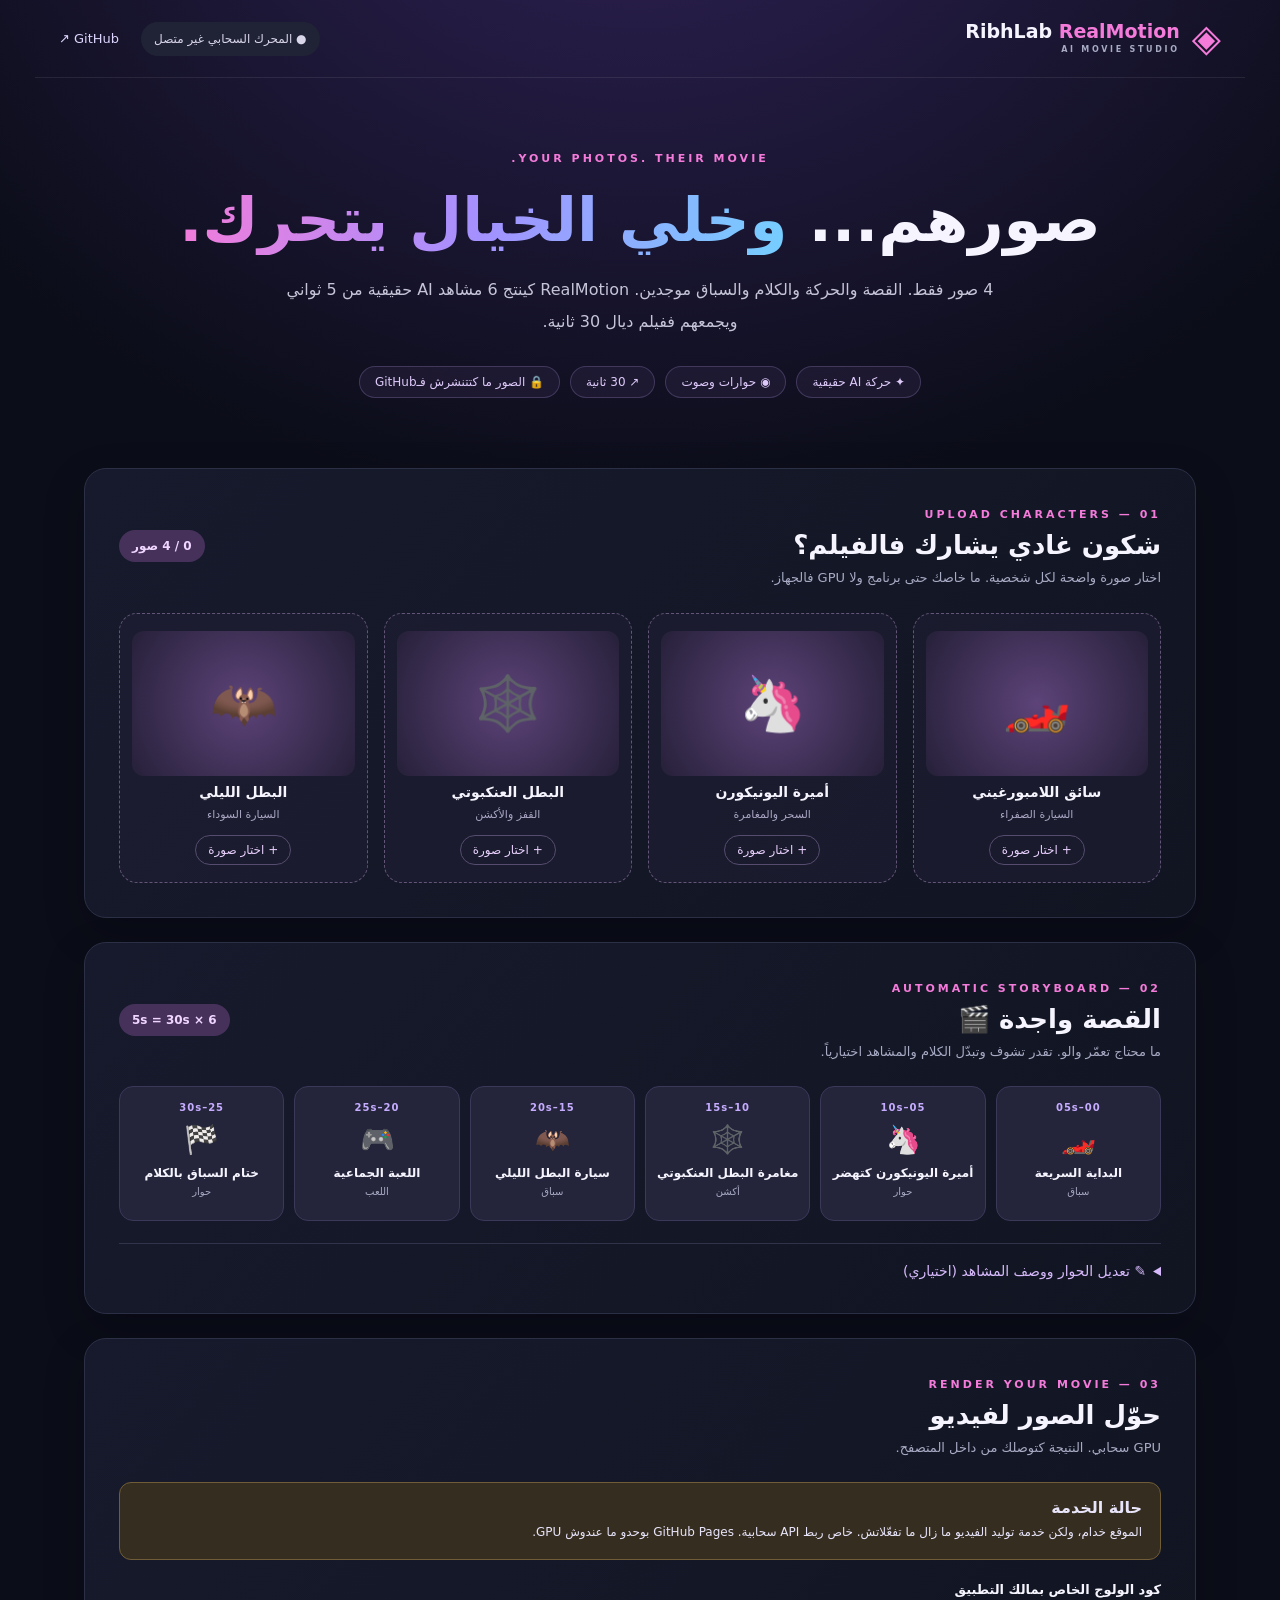
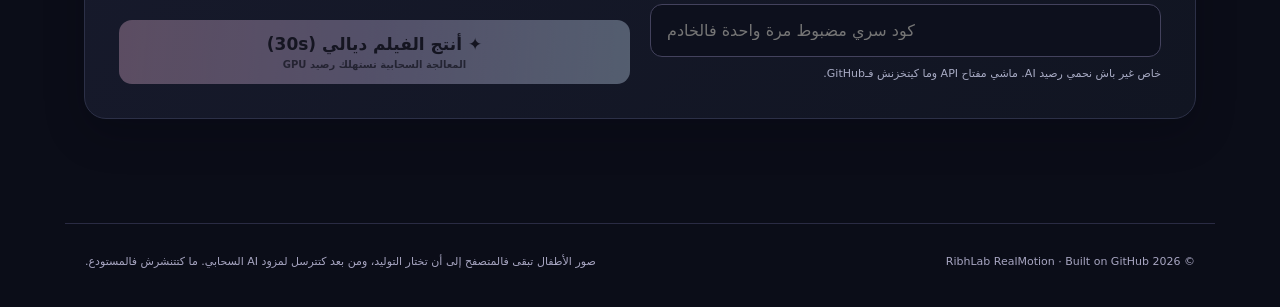
==== index.html @ 960ce883 "Add cloud-first photo-to-AI-video web studio with secure serverless generation API" ====
<!doctype html>
<html lang="ar" dir="rtl">
<head>
<meta charset="UTF-8" />
<meta name="viewport" content="width=device-width, initial-scale=1, viewport-fit=cover" />
<meta name="theme-color" content="#101322" />
<meta name="description" content="RibhLab RealMotion — حوّل صور الشخصيات إلى فيلم 30 ثانية بالحركة والصوت باستخدام الذكاء الاصطناعي السحابي." />
<title>RibhLab RealMotion | AI Film Studio</title>
<link rel="stylesheet" href="cloud.css?v=2" />
</head>
<body>
<header class="topbar">
 <a href="https://github.com/ribhlab/RibhLab-RealMotion" class="brand" target="_blank" rel="noopener"><span class="brand-symbol">◈</span><span>RibhLab <b>RealMotion</b><small>AI MOVIE STUDIO</small></span></a>
 <div class="topright"><span id="engineState" class="engine offline"><i></i> الاتصال بالمحرك...</span><a class="github" href="https://github.com/ribhlab/RibhLab-RealMotion" target="_blank" rel="noopener">GitHub ↗</a></div>
</header>
<main>
<section class="hero"><p class="eyebrow">YOUR PHOTOS. THEIR MOVIE.</p><h1>صورهم... <em>وخلي الخيال يتحرك.</em></h1><p class="lead">4 صور فقط. القصة والحركة والكلام والسباق موجدين. RealMotion كينتج 6 مشاهد AI حقيقية من 5 ثواني ويجمعهم ففيلم ديال 30 ثانية.</p><div class="pillrow"><span>✦ حركة AI حقيقية</span><span>◉ حوارات وصوت</span><span>↗ 30 ثانية</span><span>🔒 الصور ما كتتنشرش فـGitHub</span></div></section>
<section class="studio" aria-labelledby="studioTitle"><div class="sectionTitle"><div><span class="kicker">01 — UPLOAD CHARACTERS</span><h2 id="studioTitle">شكون غادي يشارك فالفيلم؟</h2><p>اختار صورة واضحة لكل شخصية. ما خاصك حتى برنامج ولا GPU فالجهاز.</p></div><span class="counter" id="imagesCount">0 / 4 صور</span></div>
<div id="slots" class="slots">
<label class="slot" data-id="driver"><input accept="image/png,image/jpeg,image/webp" type="file" hidden/><div class="slotPreview"><span class="slotIcon">🏎️</span><img alt="صورة سائق لامبورغيني" hidden /></div><strong>سائق اللامبورغيني</strong><small>السيارة الصفراء</small><span class="slotAction">+ اختار صورة</span></label>
<label class="slot" data-id="unicorn"><input accept="image/png,image/jpeg,image/webp" type="file" hidden/><div class="slotPreview"><span class="slotIcon">🦄</span><img alt="صورة أميرة اليونيكورن" hidden /></div><strong>أميرة اليونيكورن</strong><small>السحر والمغامرة</small><span class="slotAction">+ اختار صورة</span></label>
<label class="slot" data-id="spider"><input accept="image/png,image/jpeg,image/webp" type="file" hidden/><div class="slotPreview"><span class="slotIcon">🕸️</span><img alt="صورة البطل العنكبوتي" hidden /></div><strong>البطل العنكبوتي</strong><small>القفز والأكشن</small><span class="slotAction">+ اختار صورة</span></label>
<label class="slot" data-id="bat"><input accept="image/png,image/jpeg,image/webp" type="file" hidden/><div class="slotPreview"><span class="slotIcon">🦇</span><img alt="صورة البطل الليلي" hidden /></div><strong>البطل الليلي</strong><small>السيارة السوداء</small><span class="slotAction">+ اختار صورة</span></label>
</div></section>
<section class="studio sceneStudio" aria-labelledby="storyTitle"><div class="sectionTitle"><div><span class="kicker">02 — AUTOMATIC STORYBOARD</span><h2 id="storyTitle">القصة واجدة 🎬</h2><p>ما محتاج تعمّر والو. تقدر تشوف وتبدّل الكلام والمشاهد اختيارياً.</p></div><span class="counter">6 × 5s = 30s</span></div>
<div id="timeline" class="timeline"></div>
<details class="advanced"><summary>✎ تعديل الحوار ووصف المشاهد (اختياري)</summary><div id="editScenes" class="sceneInputs"></div></details>
</section>
<section class="studio lastStudio"><div class="sectionTitle"><div><span class="kicker">03 — RENDER YOUR MOVIE</span><h2>حوّل الصور لفيديو</h2><p>GPU سحابي. النتيجة كتوصلك من داخل المتصفح.</p></div></div>
<div id="notice" class="notice info"><strong>حالة الخدمة</strong><p id="noticeText">كنتحقق من اتصال محرك الفيديو...</p></div>
<div class="actionRow"><div class="access"><label for="pin">كود الولوج الخاص بمالك التطبيق</label><input id="pin" type="password" autocomplete="off" placeholder="كود سري مضبوط مرة واحدة فالخادم" minlength="12"/><small>خاص غير باش نحمي رصيد AI. ماشي مفتاح API وما كيتخزنش فـGitHub.</small></div><button id="makeBtn" class="makeBtn" disabled><span>✦ أنتج الفيلم ديالي (30s)</span><small>المعالجة السحابية تستهلك رصيد GPU</small></button></div>
<div id="progressPanel" class="progressPanel" hidden><div class="progressHeader"><strong id="progressLabel">التحضير...</strong><span id="progressPct">0%</span></div><div class="progressTrack"><div id="progressBar"></div></div><p id="progressDetail" aria-live="polite"></p><button class="cancelBtn" id="stopBtn">إيقاف بعد المشهد الحالي</button></div>
<section id="results" hidden><h3>🎞️ مشاهد الفيلم</h3><div id="clips" class="clips"></div><div class="finalActions"><button id="mergeBtn" class="makeBtn">🎬 جمع 6 المشاهد ففيديو واحد</button><a id="downloadLink" hidden download>⬇ تحميل الفيلم</a></div><p class="smallNote">التجميع يتم على جهازك داخل المتصفح؛ الفيديو المجمّع يكون WebM عندما لا يدعم المتصفح MP4. مقاطع AI قابلة للتحميل منفردة.</p></section>
</section>
</main>
<footer><span>© 2026 RibhLab RealMotion · Built on GitHub</span><span>صور الأطفال تبقى فالمتصفح إلى أن تختار التوليد، ومن بعد كتترسل لمزود AI السحابي. ما كتتنشرش فالمستودع.</span></footer>
<script src="cloud.js?v=2" defer></script>
</body>
</html>
---- cloud.css ----
:root{color-scheme:dark;--bg:#0b0d18;--card:#15192a;--line:#2c3047;--text:#f6f5ff;--muted:#a8abc4;--pink:#f47bda;--sky:#75cfff;--indigo:#9b89ff;--radius:22px}*{box-sizing:border-box}body{margin:0;background:radial-gradient(ellipse 90% 50% at 50% -10%,#302258 0,transparent 74%),var(--bg);color:var(--text);font-family:system-ui,'Segoe UI',Tahoma,sans-serif}button,input{font:inherit}a{color:inherit;text-decoration:none}button{cursor:pointer}.topbar{height:78px;max-width:1210px;margin:auto;display:flex;justify-content:space-between;align-items:center;padding:0 24px;border-bottom:1px solid #ffffff15}.brand{display:flex;gap:12px;align-items:center;font-size:19px;font-weight:700;line-height:1.05}.brand b{color:var(--pink)}.brand small{display:block;font-size:8px;letter-spacing:2.7px;color:var(--muted);margin-top:4px}.brand-symbol{font-size:38px;color:var(--pink)}.topright{display:flex;align-items:center;gap:22px}.github{font-size:13px;color:#ddd5fd}.engine{display:flex;align-items:center;gap:8px;font-size:12px;color:#dad6ea;background:#202336;padding:10px 13px;border-radius:22px}.engine i{background:#e9c46a;width:8px;height:8px;border-radius:50%}.engine.online i{background:#4ad9b1;box-shadow:0 0 12px #4ad9b1}.engine.offline i{background:#fa8c96}main{max-width:1160px;margin:0 auto;padding:20px 24px 80px}.hero{text-align:center;margin:54px 0 70px}.eyebrow,.kicker{font-size:11px;letter-spacing:3px;font-weight:800;color:var(--pink)}h1{font-size:clamp(34px,5vw,61px);line-height:1.2;margin:18px 0;font-weight:800}h1 em{font-style:normal;background:linear-gradient(100deg,var(--pink),#a391ff,var(--sky));color:transparent;background-clip:text}.lead{line-height:2;color:#c6c5d8;max-width:750px;margin:0 auto;font-size:16px}.pillrow{display:flex;gap:10px;justify-content:center;flex-wrap:wrap;margin:28px auto}.pillrow span{border:1px solid #554872aa;background:#31274766;border-radius:20px;color:#decafa;font-size:12px;padding:8px 15px}.studio{background:linear-gradient(130deg,#171a2c 0%,#111522 100%);border:1px solid var(--line);padding:34px;border-radius:var(--radius);margin:24px auto;box-shadow:0 15px 40px #03050d38}.sectionTitle{display:flex;justify-content:space-between;align-items:center;gap:12px;margin-bottom:23px}.sectionTitle h2{font-size:26px;margin:8px 0 6px}.sectionTitle p{color:var(--muted);font-size:13px;line-height:1.8;margin:0}.counter{font-size:12px;font-weight:700;white-space:nowrap;color:#f0d6ff;background:#46315b;padding:9px 13px;border-radius:20px}.slots{display:grid;grid-template-columns:repeat(4,minmax(0,1fr));gap:16px}.slot{display:flex;align-items:center;text-align:center;flex-direction:column;gap:8px;cursor:pointer;border:1px dashed #635577;background:#24203977;border-radius:18px;padding:17px 12px;transition:.2s}.slot:hover,.slot:focus-within{border-color:#f59ade;transform:translateY(-2px);background:#2d2541}.slot.ready{border:1px solid #ac75ff;background:#342449}.slotPreview{height:145px;width:100%;border-radius:12px;background:radial-gradient(circle at 50%,#5d4379,#262039);display:flex;align-items:center;justify-content:center;overflow:hidden}.slotIcon{font-size:54px}.slotPreview img{height:100%;width:100%;object-fit:cover}.slot strong{font-size:14px}.slot small{font-size:11px;color:#aaa7c5}.slotAction{border:1px solid #554c6f;border-radius:16px;color:#e8d0fd;font-size:12px;margin-top:6px;padding:7px 12px}.slot.ready .slotAction{background:#6e478f;color:white}.timeline{display:grid;grid-template-columns:repeat(6,minmax(0,1fr));gap:10px}.beat{background:#24253b;border:1px solid #3b385a;border-radius:14px;padding:15px 9px;position:relative;text-align:center;min-height:135px}.beat .time{font-weight:800;color:#c5acff;font-size:10px;letter-spacing:1px}.beat .emoji{font-size:28px;margin:10px 0}.beat strong{display:block;font-size:12px}.beat small{font-size:10px;color:var(--muted);display:block;margin-top:6px}.advanced{margin-top:22px;border-top:1px solid #33324b;padding-top:19px;color:#d6b9fa}.advanced summary{cursor:pointer;font-size:14px}.sceneInputs{display:grid;gap:12px;margin-top:20px}.sceneForm{display:grid;grid-template-columns:150px 1fr;gap:10px;align-items:start;background:#22243a;padding:12px;border-radius:12px}.sceneForm label{font-size:12px;color:#ded7ef}.sceneForm textarea,.sceneForm input{width:100%;border:1px solid #403e60;border-radius:8px;background:#121528;color:white;padding:10px;font-size:13px;resize:vertical;min-height:48px}.sceneForm .lines{display:grid;gap:6px}.notice{padding:15px 18px;border-radius:12px;border:1px solid #52506d;background:#23223a;color:#e8e5fa;margin:12px 0 22px}.notice p{font-size:12px;line-height:1.9;margin:4px 0 0}.notice.good{border-color:#335b59;background:#132c2d}.notice.warn{border-color:#705d37;background:#352d20}.notice.error{border-color:#7b3444;background:#39202b}.actionRow{display:grid;grid-template-columns:1fr 1fr;align-items:end;gap:20px}.access{display:grid;gap:7px}.access label{font-size:13px;font-weight:700}.access input{padding:16px;background:#0d101d;border:1px solid #43425d;color:white;border-radius:12px;direction:ltr;text-align:left;outline:none}.access input:focus{border-color:var(--pink)}.access small,.smallNote{font-size:11px;color:var(--muted);line-height:1.8}.makeBtn{background:linear-gradient(95deg,#f176cd,#af8aff,#7eb9ff);border:0;color:#181025;font-weight:800;font-size:17px;min-height:64px;border-radius:13px;box-shadow:0 8px 29px #d074de44}.makeBtn small{display:block;font-size:10px;margin-top:5px;font-weight:600;opacity:.75}.makeBtn:disabled{opacity:.45;cursor:not-allowed;filter:grayscale(.7);box-shadow:none}.progressPanel{padding:20px;border:1px solid #544677;border-radius:14px;margin-top:22px}.progressHeader{display:flex;justify-content:space-between;align-items:center;gap:8px;font-size:14px}.progressTrack{height:9px;background:#332e45;border-radius:20px;overflow:hidden;margin:13px 0}.progressTrack div{width:0%;height:100%;background:linear-gradient(90deg,#ed79d9,#81bdff);transition:width .3s}.progressPanel p{font-size:12px;color:var(--muted);line-height:1.7}.cancelBtn{font-size:12px;color:#fda7ae;background:transparent;border:0;padding:6px 0}.clips{display:grid;grid-template-columns:repeat(3,1fr);gap:16px}.clip{background:#25243a;padding:10px;border-radius:12px}.clip video{width:100%;aspect-ratio:9/16;background:#08090d;border-radius:8px;object-fit:cover;max-height:280px}.clip small{display:block;color:#c4bede}.clip a{color:#8ecfff;font-size:12px}.finalActions{display:flex;gap:15px;align-items:center;margin-top:20px;flex-wrap:wrap}.finalActions .makeBtn{padding:15px 25px}.finalActions a{padding:15px 22px;border:1px solid #7e68a8;border-radius:12px}#results h3{padding-top:20px}.smallNote{margin-top:12px}footer{max-width:1150px;margin:auto;padding:28px 20px 35px;border-top:1px solid #2a2b43;display:flex;justify-content:space-between;gap:20px;color:#a7a5c1;font-size:11px;line-height:1.8}@media(max-width:850px){.slots{grid-template-columns:repeat(2,1fr)}.timeline{grid-template-columns:repeat(3,1fr)}.studio{padding:24px}.hero{margin:34px 0 48px}}@media(max-width:550px){main{padding:12px 12px 48px}.topbar{padding:0 12px;height:65px}.topright{gap:6px}.github{display:none}.brand{font-size:15px}.brand-symbol{font-size:29px}.engine{padding:7px;font-size:10px}.studio{padding:17px}.sectionTitle{align-items:flex-start}.sectionTitle h2{font-size:21px}.sectionTitle p{font-size:12px}.counter{font-size:10px}.slots{gap:9px}.slot{padding:10px 6px}.slotPreview{height:110px}.slot strong{font-size:12px}.timeline{gap:7px}.beat{min-height:122px;padding:12px 5px}.beat strong{font-size:10px}.actionRow{grid-template-columns:1fr}.sceneForm{grid-template-columns:1fr}.clips{grid-template-columns:repeat(2,1fr)}footer{flex-direction:column}.pillrow{gap:6px}.pillrow span{font-size:10px}}
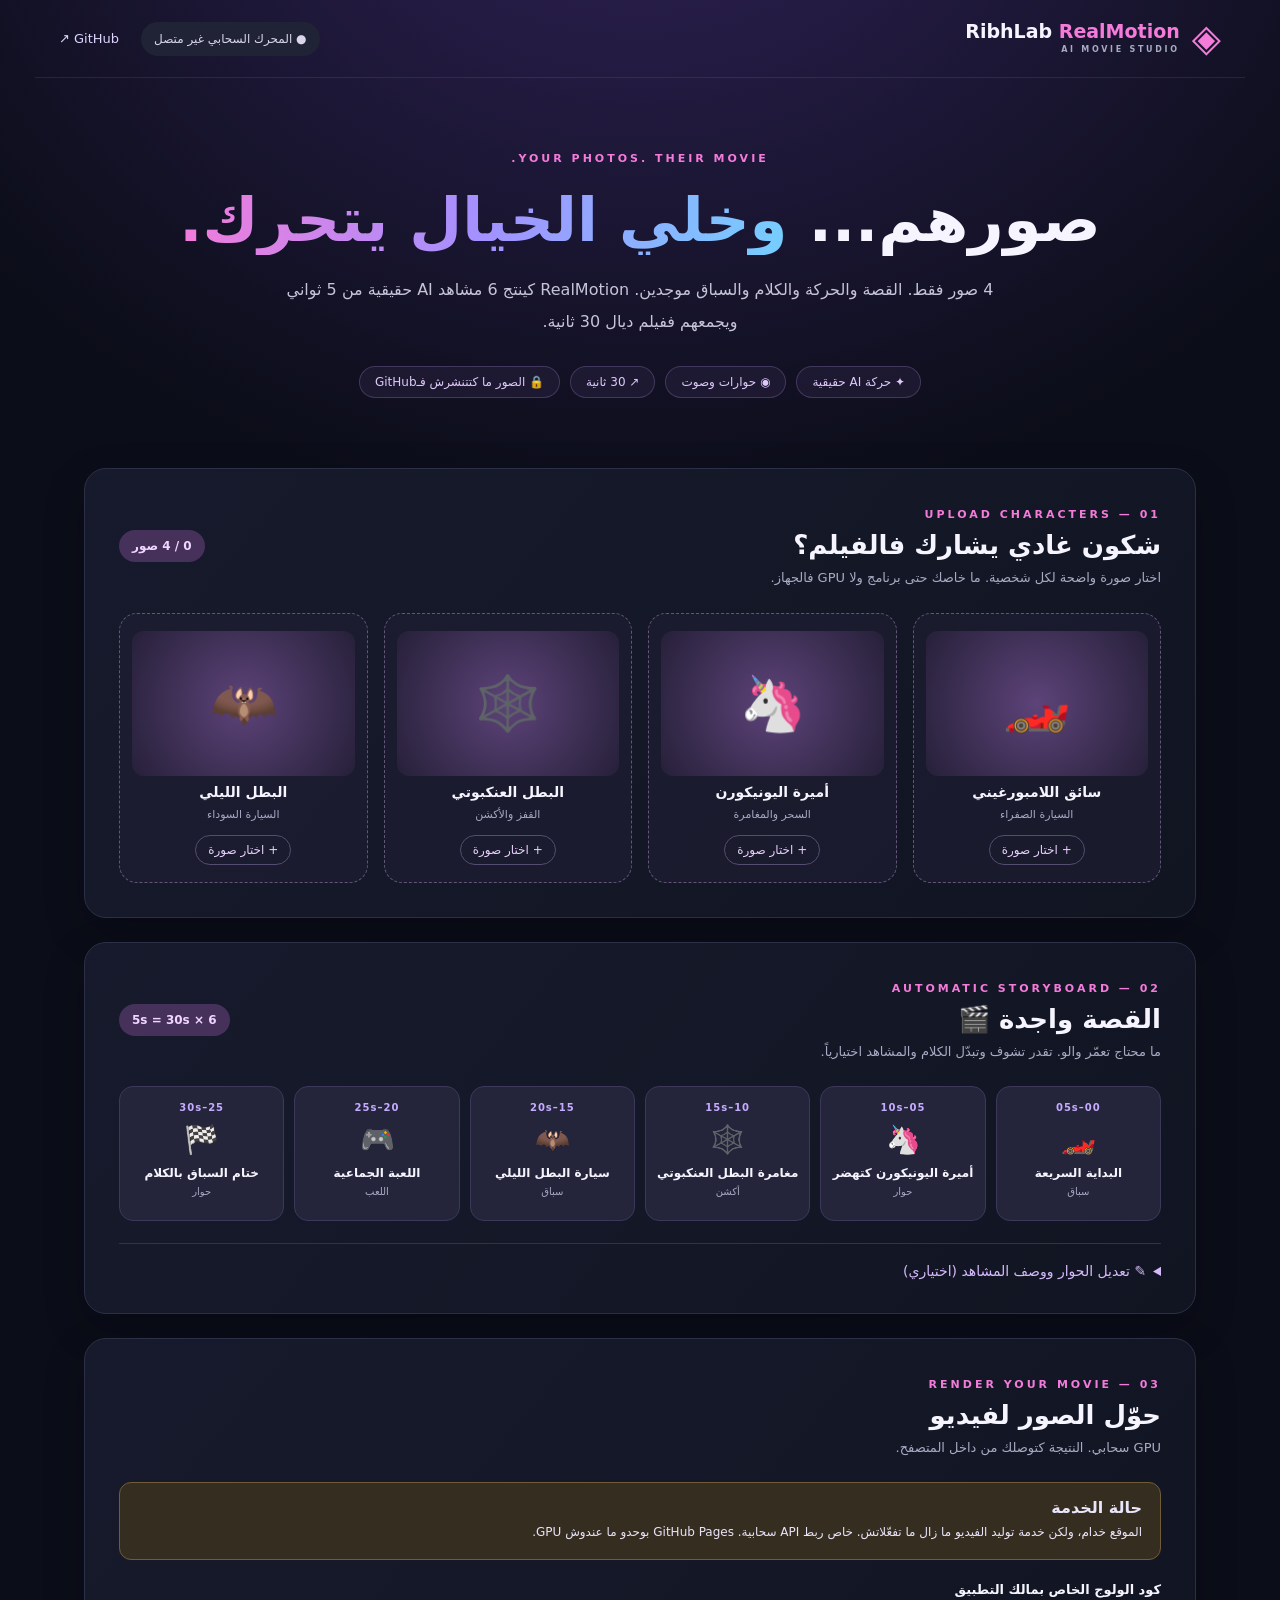
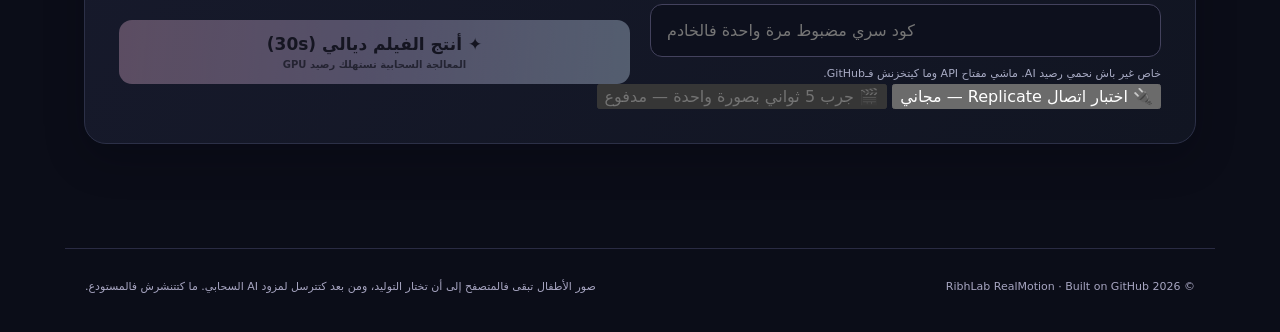
==== commit 0df6969d: "feat: add free API diagnostics and single-scene test controls" ====
--- a/index.html
+++ b/index.html
@@ -6,7 +6,7 @@
 <meta name="theme-color" content="#101322" />
 <meta name="description" content="RibhLab RealMotion — حوّل صور الشخصيات إلى فيلم 30 ثانية بالحركة والصوت باستخدام الذكاء الاصطناعي السحابي." />
 <title>RibhLab RealMotion | AI Film Studio</title>
-<link rel="stylesheet" href="cloud.css?v=2" />
+<link rel="stylesheet" href="cloud.css?v=3" />
 </head>
 <body>
 <header class="topbar">
@@ -29,11 +29,15 @@
 <section class="studio lastStudio"><div class="sectionTitle"><div><span class="kicker">03 — RENDER YOUR MOVIE</span><h2>حوّل الصور لفيديو</h2><p>GPU سحابي. النتيجة كتوصلك من داخل المتصفح.</p></div></div>
 <div id="notice" class="notice info"><strong>حالة الخدمة</strong><p id="noticeText">كنتحقق من اتصال محرك الفيديو...</p></div>
 <div class="actionRow"><div class="access"><label for="pin">كود الولوج الخاص بمالك التطبيق</label><input id="pin" type="password" autocomplete="off" placeholder="كود سري مضبوط مرة واحدة فالخادم" minlength="12"/><small>خاص غير باش نحمي رصيد AI. ماشي مفتاح API وما كيتخزنش فـGitHub.</small></div><button id="makeBtn" class="makeBtn" disabled><span>✦ أنتج الفيلم ديالي (30s)</span><small>المعالجة السحابية تستهلك رصيد GPU</small></button></div>
+<div class="testRow" role="group" aria-label="اختبارات المحرك">
+  <button type="button" id="checkTokenBtn">🔌 اختبار اتصال Replicate — مجاني</button>
+  <button type="button" id="testClipBtn" disabled>🎬 جرب 5 ثواني بصورة واحدة — مدفوع</button>
+</div>
 <div id="progressPanel" class="progressPanel" hidden><div class="progressHeader"><strong id="progressLabel">التحضير...</strong><span id="progressPct">0%</span></div><div class="progressTrack"><div id="progressBar"></div></div><p id="progressDetail" aria-live="polite"></p><button class="cancelBtn" id="stopBtn">إيقاف بعد المشهد الحالي</button></div>
 <section id="results" hidden><h3>🎞️ مشاهد الفيلم</h3><div id="clips" class="clips"></div><div class="finalActions"><button id="mergeBtn" class="makeBtn">🎬 جمع 6 المشاهد ففيديو واحد</button><a id="downloadLink" hidden download>⬇ تحميل الفيلم</a></div><p class="smallNote">التجميع يتم على جهازك داخل المتصفح؛ الفيديو المجمّع يكون WebM عندما لا يدعم المتصفح MP4. مقاطع AI قابلة للتحميل منفردة.</p></section>
 </section>
 </main>
 <footer><span>© 2026 RibhLab RealMotion · Built on GitHub</span><span>صور الأطفال تبقى فالمتصفح إلى أن تختار التوليد، ومن بعد كتترسل لمزود AI السحابي. ما كتتنشرش فالمستودع.</span></footer>
-<script src="cloud.js?v=2" defer></script>
+<script src="cloud.js?v=3" defer></script>
 </body>
 </html>
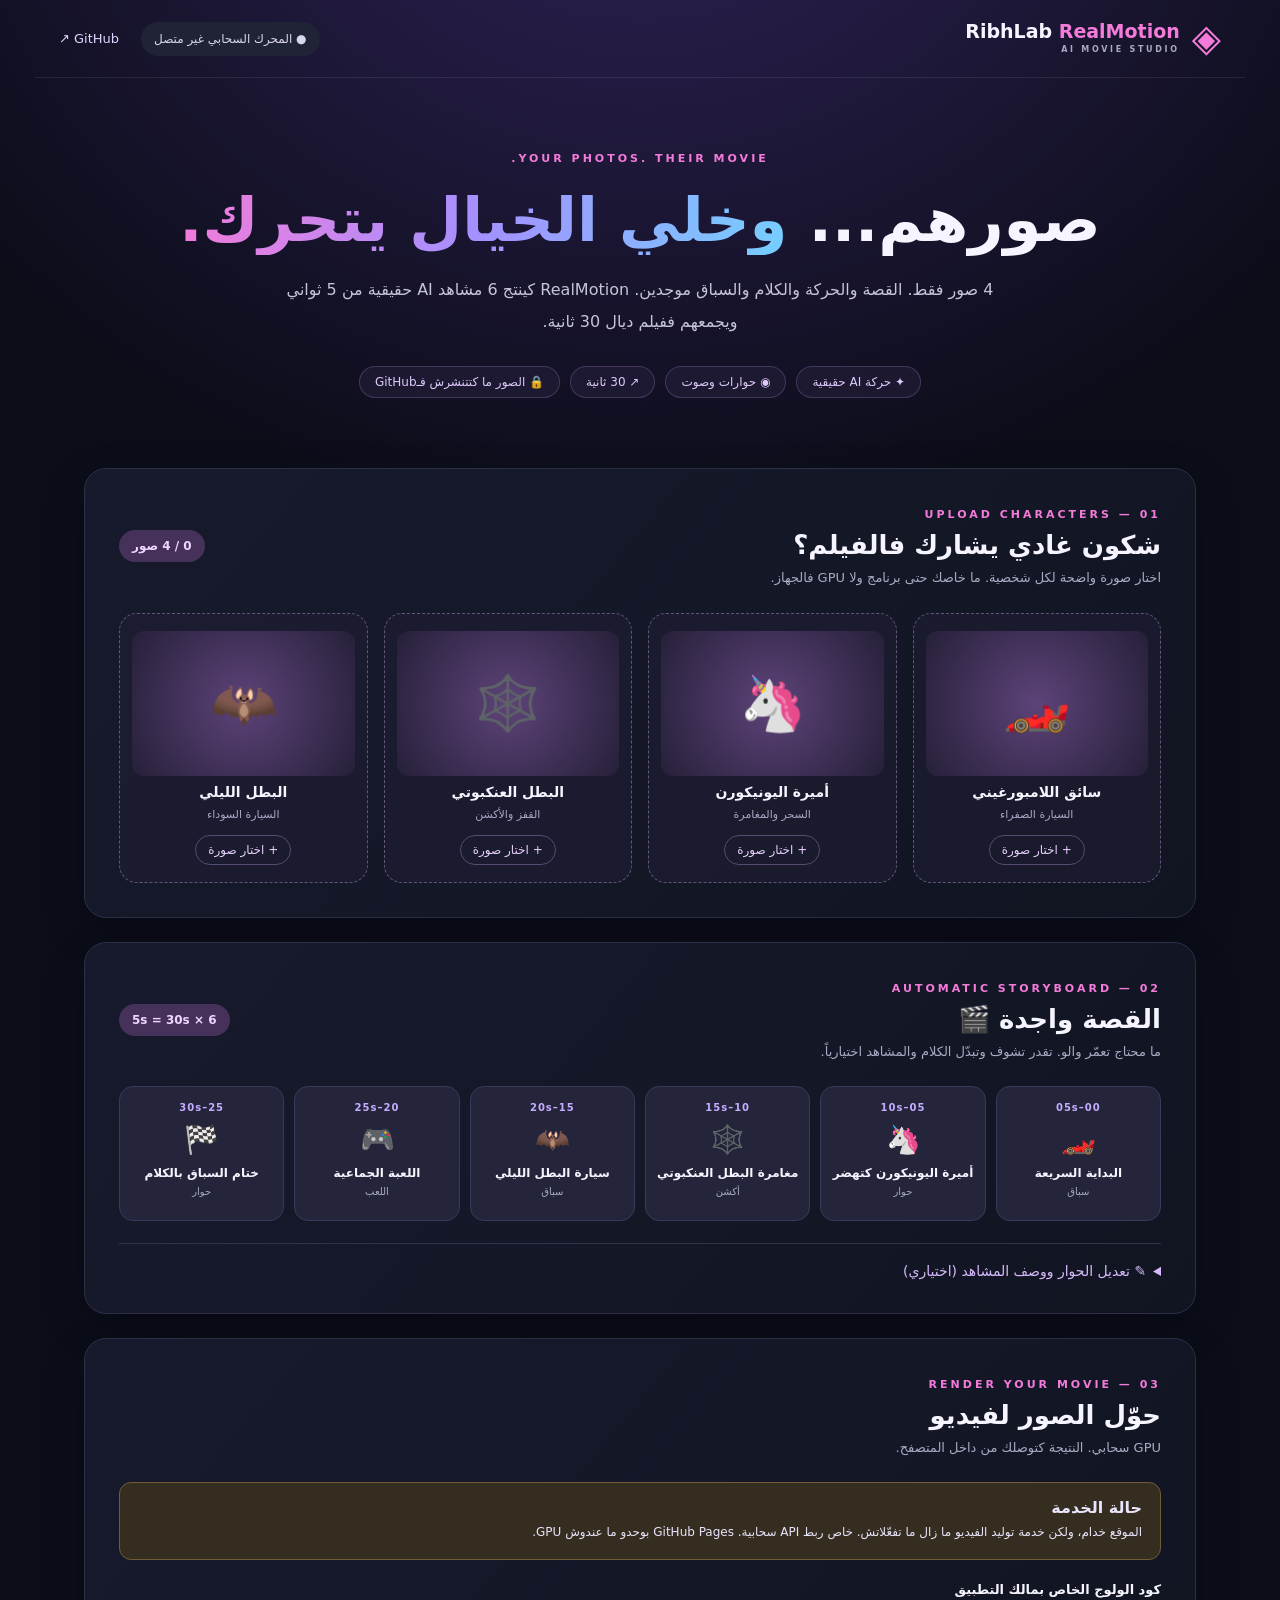
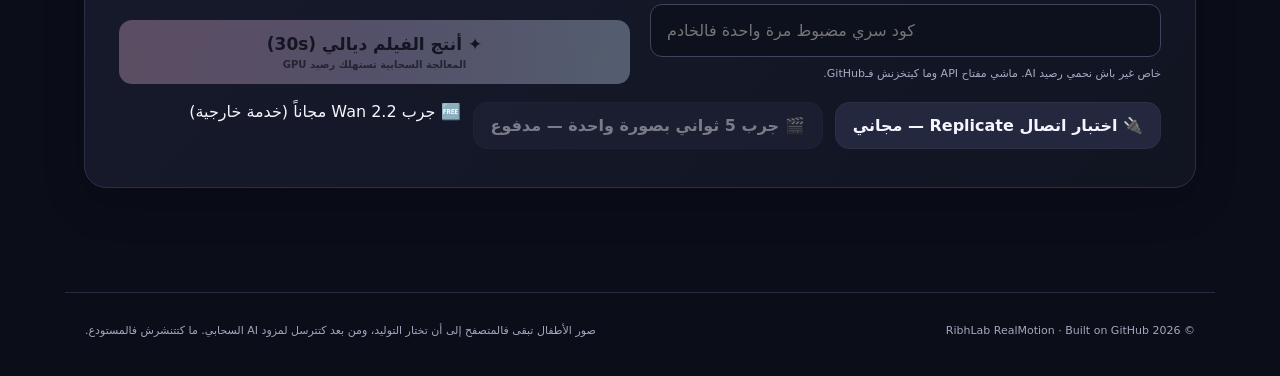
==== commit 4331e888: "feat: link to free community Wan 2.2 demo with clear external-service label" ====
--- a/index.html
+++ b/index.html
@@ -6,7 +6,7 @@
 <meta name="theme-color" content="#101322" />
 <meta name="description" content="RibhLab RealMotion — حوّل صور الشخصيات إلى فيلم 30 ثانية بالحركة والصوت باستخدام الذكاء الاصطناعي السحابي." />
 <title>RibhLab RealMotion | AI Film Studio</title>
-<link rel="stylesheet" href="cloud.css?v=3" />
+<link rel="stylesheet" href="cloud.css?v=4" />
 </head>
 <body>
 <header class="topbar">
@@ -32,6 +32,7 @@
 <div class="testRow" role="group" aria-label="اختبارات المحرك">
   <button type="button" id="checkTokenBtn">🔌 اختبار اتصال Replicate — مجاني</button>
   <button type="button" id="testClipBtn" disabled>🎬 جرب 5 ثواني بصورة واحدة — مدفوع</button>
+  <a class="freeTrial" href="https://huggingface.co/spaces/cbensimon/wan2-2-fp8da-aoti-preview2" target="_blank" rel="noopener noreferrer">🆓 جرب Wan 2.2 مجاناً (خدمة خارجية)</a>
 </div>
 <div id="progressPanel" class="progressPanel" hidden><div class="progressHeader"><strong id="progressLabel">التحضير...</strong><span id="progressPct">0%</span></div><div class="progressTrack"><div id="progressBar"></div></div><p id="progressDetail" aria-live="polite"></p><button class="cancelBtn" id="stopBtn">إيقاف بعد المشهد الحالي</button></div>
 <section id="results" hidden><h3>🎞️ مشاهد الفيلم</h3><div id="clips" class="clips"></div><div class="finalActions"><button id="mergeBtn" class="makeBtn">🎬 جمع 6 المشاهد ففيديو واحد</button><a id="downloadLink" hidden download>⬇ تحميل الفيلم</a></div><p class="smallNote">التجميع يتم على جهازك داخل المتصفح؛ الفيديو المجمّع يكون WebM عندما لا يدعم المتصفح MP4. مقاطع AI قابلة للتحميل منفردة.</p></section>
--- a/cloud.css
+++ b/cloud.css
@@ -1 +1,7 @@
 :root{color-scheme:dark;--bg:#0b0d18;--card:#15192a;--line:#2c3047;--text:#f6f5ff;--muted:#a8abc4;--pink:#f47bda;--sky:#75cfff;--indigo:#9b89ff;--radius:22px}*{box-sizing:border-box}body{margin:0;background:radial-gradient(ellipse 90% 50% at 50% -10%,#302258 0,transparent 74%),var(--bg);color:var(--text);font-family:system-ui,'Segoe UI',Tahoma,sans-serif}button,input{font:inherit}a{color:inherit;text-decoration:none}button{cursor:pointer}.topbar{height:78px;max-width:1210px;margin:auto;display:flex;justify-content:space-between;align-items:center;padding:0 24px;border-bottom:1px solid #ffffff15}.brand{display:flex;gap:12px;align-items:center;font-size:19px;font-weight:700;line-height:1.05}.brand b{color:var(--pink)}.brand small{display:block;font-size:8px;letter-spacing:2.7px;color:var(--muted);margin-top:4px}.brand-symbol{font-size:38px;color:var(--pink)}.topright{display:flex;align-items:center;gap:22px}.github{font-size:13px;color:#ddd5fd}.engine{display:flex;align-items:center;gap:8px;font-size:12px;color:#dad6ea;background:#202336;padding:10px 13px;border-radius:22px}.engine i{background:#e9c46a;width:8px;height:8px;border-radius:50%}.engine.online i{background:#4ad9b1;box-shadow:0 0 12px #4ad9b1}.engine.offline i{background:#fa8c96}main{max-width:1160px;margin:0 auto;padding:20px 24px 80px}.hero{text-align:center;margin:54px 0 70px}.eyebrow,.kicker{font-size:11px;letter-spacing:3px;font-weight:800;color:var(--pink)}h1{font-size:clamp(34px,5vw,61px);line-height:1.2;margin:18px 0;font-weight:800}h1 em{font-style:normal;background:linear-gradient(100deg,var(--pink),#a391ff,var(--sky));color:transparent;background-clip:text}.lead{line-height:2;color:#c6c5d8;max-width:750px;margin:0 auto;font-size:16px}.pillrow{display:flex;gap:10px;justify-content:center;flex-wrap:wrap;margin:28px auto}.pillrow span{border:1px solid #554872aa;background:#31274766;border-radius:20px;color:#decafa;font-size:12px;padding:8px 15px}.studio{background:linear-gradient(130deg,#171a2c 0%,#111522 100%);border:1px solid var(--line);padding:34px;border-radius:var(--radius);margin:24px auto;box-shadow:0 15px 40px #03050d38}.sectionTitle{display:flex;justify-content:space-between;align-items:center;gap:12px;margin-bottom:23px}.sectionTitle h2{font-size:26px;margin:8px 0 6px}.sectionTitle p{color:var(--muted);font-size:13px;line-height:1.8;margin:0}.counter{font-size:12px;font-weight:700;white-space:nowrap;color:#f0d6ff;background:#46315b;padding:9px 13px;border-radius:20px}.slots{display:grid;grid-template-columns:repeat(4,minmax(0,1fr));gap:16px}.slot{display:flex;align-items:center;text-align:center;flex-direction:column;gap:8px;cursor:pointer;border:1px dashed #635577;background:#24203977;border-radius:18px;padding:17px 12px;transition:.2s}.slot:hover,.slot:focus-within{border-color:#f59ade;transform:translateY(-2px);background:#2d2541}.slot.ready{border:1px solid #ac75ff;background:#342449}.slotPreview{height:145px;width:100%;border-radius:12px;background:radial-gradient(circle at 50%,#5d4379,#262039);display:flex;align-items:center;justify-content:center;overflow:hidden}.slotIcon{font-size:54px}.slotPreview img{height:100%;width:100%;object-fit:cover}.slot strong{font-size:14px}.slot small{font-size:11px;color:#aaa7c5}.slotAction{border:1px solid #554c6f;border-radius:16px;color:#e8d0fd;font-size:12px;margin-top:6px;padding:7px 12px}.slot.ready .slotAction{background:#6e478f;color:white}.timeline{display:grid;grid-template-columns:repeat(6,minmax(0,1fr));gap:10px}.beat{background:#24253b;border:1px solid #3b385a;border-radius:14px;padding:15px 9px;position:relative;text-align:center;min-height:135px}.beat .time{font-weight:800;color:#c5acff;font-size:10px;letter-spacing:1px}.beat .emoji{font-size:28px;margin:10px 0}.beat strong{display:block;font-size:12px}.beat small{font-size:10px;color:var(--muted);display:block;margin-top:6px}.advanced{margin-top:22px;border-top:1px solid #33324b;padding-top:19px;color:#d6b9fa}.advanced summary{cursor:pointer;font-size:14px}.sceneInputs{display:grid;gap:12px;margin-top:20px}.sceneForm{display:grid;grid-template-columns:150px 1fr;gap:10px;align-items:start;background:#22243a;padding:12px;border-radius:12px}.sceneForm label{font-size:12px;color:#ded7ef}.sceneForm textarea,.sceneForm input{width:100%;border:1px solid #403e60;border-radius:8px;background:#121528;color:white;padding:10px;font-size:13px;resize:vertical;min-height:48px}.sceneForm .lines{display:grid;gap:6px}.notice{padding:15px 18px;border-radius:12px;border:1px solid #52506d;background:#23223a;color:#e8e5fa;margin:12px 0 22px}.notice p{font-size:12px;line-height:1.9;margin:4px 0 0}.notice.good{border-color:#335b59;background:#132c2d}.notice.warn{border-color:#705d37;background:#352d20}.notice.error{border-color:#7b3444;background:#39202b}.actionRow{display:grid;grid-template-columns:1fr 1fr;align-items:end;gap:20px}.access{display:grid;gap:7px}.access label{font-size:13px;font-weight:700}.access input{padding:16px;background:#0d101d;border:1px solid #43425d;color:white;border-radius:12px;direction:ltr;text-align:left;outline:none}.access input:focus{border-color:var(--pink)}.access small,.smallNote{font-size:11px;color:var(--muted);line-height:1.8}.makeBtn{background:linear-gradient(95deg,#f176cd,#af8aff,#7eb9ff);border:0;color:#181025;font-weight:800;font-size:17px;min-height:64px;border-radius:13px;box-shadow:0 8px 29px #d074de44}.makeBtn small{display:block;font-size:10px;margin-top:5px;font-weight:600;opacity:.75}.makeBtn:disabled{opacity:.45;cursor:not-allowed;filter:grayscale(.7);box-shadow:none}.progressPanel{padding:20px;border:1px solid #544677;border-radius:14px;margin-top:22px}.progressHeader{display:flex;justify-content:space-between;align-items:center;gap:8px;font-size:14px}.progressTrack{height:9px;background:#332e45;border-radius:20px;overflow:hidden;margin:13px 0}.progressTrack div{width:0%;height:100%;background:linear-gradient(90deg,#ed79d9,#81bdff);transition:width .3s}.progressPanel p{font-size:12px;color:var(--muted);line-height:1.7}.cancelBtn{font-size:12px;color:#fda7ae;background:transparent;border:0;padding:6px 0}.clips{display:grid;grid-template-columns:repeat(3,1fr);gap:16px}.clip{background:#25243a;padding:10px;border-radius:12px}.clip video{width:100%;aspect-ratio:9/16;background:#08090d;border-radius:8px;object-fit:cover;max-height:280px}.clip small{display:block;color:#c4bede}.clip a{color:#8ecfff;font-size:12px}.finalActions{display:flex;gap:15px;align-items:center;margin-top:20px;flex-wrap:wrap}.finalActions .makeBtn{padding:15px 25px}.finalActions a{padding:15px 22px;border:1px solid #7e68a8;border-radius:12px}#results h3{padding-top:20px}.smallNote{margin-top:12px}footer{max-width:1150px;margin:auto;padding:28px 20px 35px;border-top:1px solid #2a2b43;display:flex;justify-content:space-between;gap:20px;color:#a7a5c1;font-size:11px;line-height:1.8}@media(max-width:850px){.slots{grid-template-columns:repeat(2,1fr)}.timeline{grid-template-columns:repeat(3,1fr)}.studio{padding:24px}.hero{margin:34px 0 48px}}@media(max-width:550px){main{padding:12px 12px 48px}.topbar{padding:0 12px;height:65px}.topright{gap:6px}.github{display:none}.brand{font-size:15px}.brand-symbol{font-size:29px}.engine{padding:7px;font-size:10px}.studio{padding:17px}.sectionTitle{align-items:flex-start}.sectionTitle h2{font-size:21px}.sectionTitle p{font-size:12px}.counter{font-size:10px}.slots{gap:9px}.slot{padding:10px 6px}.slotPreview{height:110px}.slot strong{font-size:12px}.timeline{gap:7px}.beat{min-height:122px;padding:12px 5px}.beat strong{font-size:10px}.actionRow{grid-template-columns:1fr}.sceneForm{grid-template-columns:1fr}.clips{grid-template-columns:repeat(2,1fr)}footer{flex-direction:column}.pillrow{gap:6px}.pillrow span{font-size:10px}}
+
+/* Cloud diagnostics: free key check and optional paid first-scene smoke test. */
+.testRow{display:flex;flex-wrap:wrap;gap:12px;margin:18px 0 4px}
+.testRow button{cursor:pointer;border:1px solid var(--line);border-radius:14px;color:var(--text);background:#24283e;padding:13px 17px;font-weight:700;min-height:44px}
+.testRow button:hover:not(:disabled){border-color:var(--sky);background:#2e3654}
+.testRow button:disabled{opacity:.45;cursor:not-allowed}
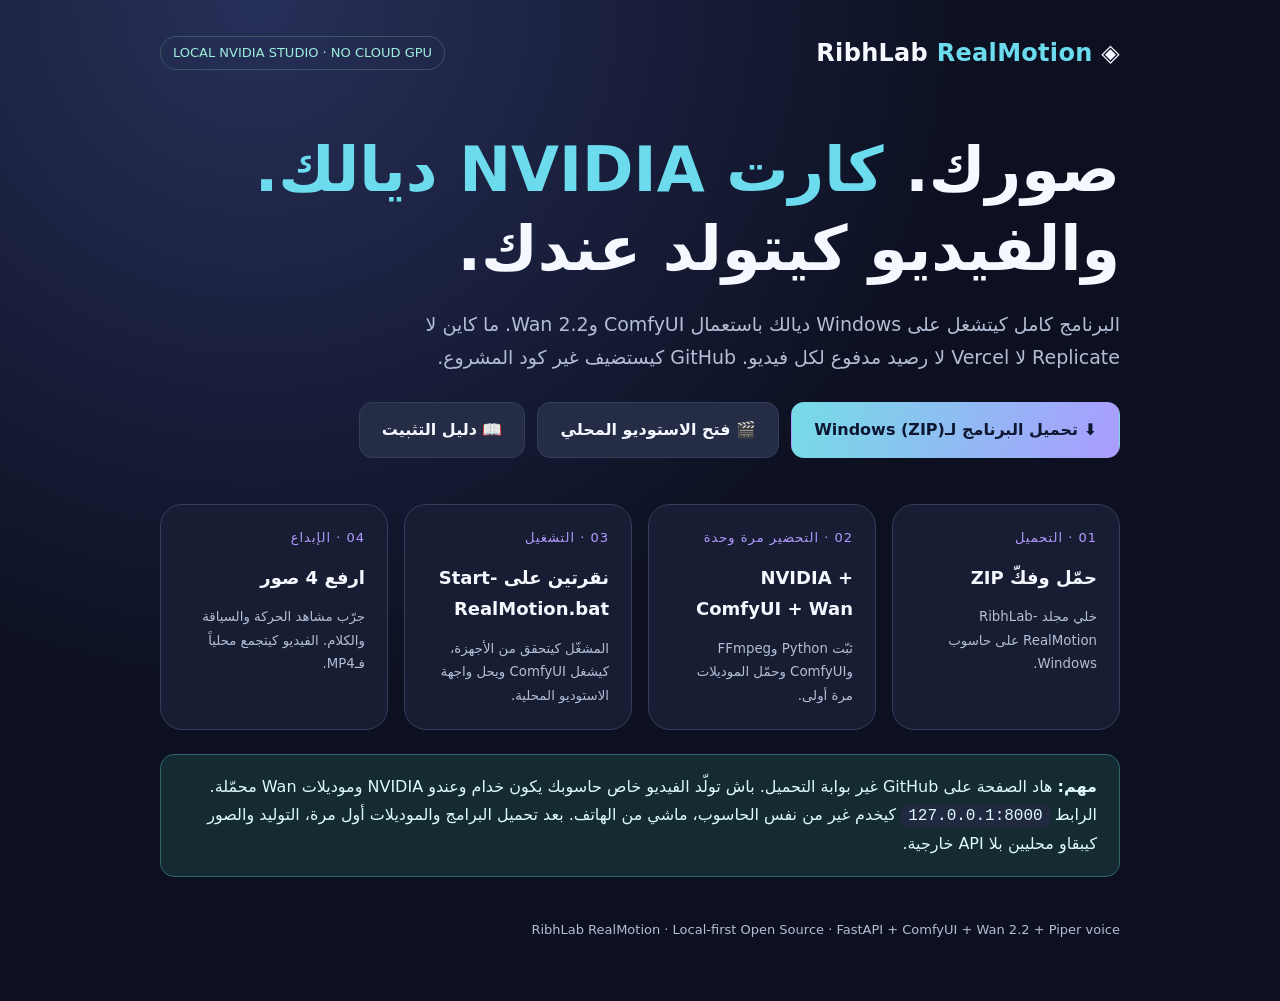
==== commit c74d64be: "feat: replace cloud landing with self-hosted NVIDIA GitHub Pages portal" ====
--- a/index.html
+++ b/index.html
@@ -1,44 +1,45 @@
 <!doctype html>
 <html lang="ar" dir="rtl">
 <head>
-<meta charset="UTF-8" />
-<meta name="viewport" content="width=device-width, initial-scale=1, viewport-fit=cover" />
-<meta name="theme-color" content="#101322" />
-<meta name="description" content="RibhLab RealMotion — حوّل صور الشخصيات إلى فيلم 30 ثانية بالحركة والصوت باستخدام الذكاء الاصطناعي السحابي." />
-<title>RibhLab RealMotion | AI Film Studio</title>
-<link rel="stylesheet" href="cloud.css?v=4" />
-</head>
-<body>
-<header class="topbar">
- <a href="https://github.com/ribhlab/RibhLab-RealMotion" class="brand" target="_blank" rel="noopener"><span class="brand-symbol">◈</span><span>RibhLab <b>RealMotion</b><small>AI MOVIE STUDIO</small></span></a>
- <div class="topright"><span id="engineState" class="engine offline"><i></i> الاتصال بالمحرك...</span><a class="github" href="https://github.com/ribhlab/RibhLab-RealMotion" target="_blank" rel="noopener">GitHub ↗</a></div>
-</header>
-<main>
-<section class="hero"><p class="eyebrow">YOUR PHOTOS. THEIR MOVIE.</p><h1>صورهم... <em>وخلي الخيال يتحرك.</em></h1><p class="lead">4 صور فقط. القصة والحركة والكلام والسباق موجدين. RealMotion كينتج 6 مشاهد AI حقيقية من 5 ثواني ويجمعهم ففيلم ديال 30 ثانية.</p><div class="pillrow"><span>✦ حركة AI حقيقية</span><span>◉ حوارات وصوت</span><span>↗ 30 ثانية</span><span>🔒 الصور ما كتتنشرش فـGitHub</span></div></section>
-<section class="studio" aria-labelledby="studioTitle"><div class="sectionTitle"><div><span class="kicker">01 — UPLOAD CHARACTERS</span><h2 id="studioTitle">شكون غادي يشارك فالفيلم؟</h2><p>اختار صورة واضحة لكل شخصية. ما خاصك حتى برنامج ولا GPU فالجهاز.</p></div><span class="counter" id="imagesCount">0 / 4 صور</span></div>
-<div id="slots" class="slots">
-<label class="slot" data-id="driver"><input accept="image/png,image/jpeg,image/webp" type="file" hidden/><div class="slotPreview"><span class="slotIcon">🏎️</span><img alt="صورة سائق لامبورغيني" hidden /></div><strong>سائق اللامبورغيني</strong><small>السيارة الصفراء</small><span class="slotAction">+ اختار صورة</span></label>
-<label class="slot" data-id="unicorn"><input accept="image/png,image/jpeg,image/webp" type="file" hidden/><div class="slotPreview"><span class="slotIcon">🦄</span><img alt="صورة أميرة اليونيكورن" hidden /></div><strong>أميرة اليونيكورن</strong><small>السحر والمغامرة</small><span class="slotAction">+ اختار صورة</span></label>
-<label class="slot" data-id="spider"><input accept="image/png,image/jpeg,image/webp" type="file" hidden/><div class="slotPreview"><span class="slotIcon">🕸️</span><img alt="صورة البطل العنكبوتي" hidden /></div><strong>البطل العنكبوتي</strong><small>القفز والأكشن</small><span class="slotAction">+ اختار صورة</span></label>
-<label class="slot" data-id="bat"><input accept="image/png,image/jpeg,image/webp" type="file" hidden/><div class="slotPreview"><span class="slotIcon">🦇</span><img alt="صورة البطل الليلي" hidden /></div><strong>البطل الليلي</strong><small>السيارة السوداء</small><span class="slotAction">+ اختار صورة</span></label>
-</div></section>
-<section class="studio sceneStudio" aria-labelledby="storyTitle"><div class="sectionTitle"><div><span class="kicker">02 — AUTOMATIC STORYBOARD</span><h2 id="storyTitle">القصة واجدة 🎬</h2><p>ما محتاج تعمّر والو. تقدر تشوف وتبدّل الكلام والمشاهد اختيارياً.</p></div><span class="counter">6 × 5s = 30s</span></div>
-<div id="timeline" class="timeline"></div>
-<details class="advanced"><summary>✎ تعديل الحوار ووصف المشاهد (اختياري)</summary><div id="editScenes" class="sceneInputs"></div></details>
-</section>
-<section class="studio lastStudio"><div class="sectionTitle"><div><span class="kicker">03 — RENDER YOUR MOVIE</span><h2>حوّل الصور لفيديو</h2><p>GPU سحابي. النتيجة كتوصلك من داخل المتصفح.</p></div></div>
-<div id="notice" class="notice info"><strong>حالة الخدمة</strong><p id="noticeText">كنتحقق من اتصال محرك الفيديو...</p></div>
-<div class="actionRow"><div class="access"><label for="pin">كود الولوج الخاص بمالك التطبيق</label><input id="pin" type="password" autocomplete="off" placeholder="كود سري مضبوط مرة واحدة فالخادم" minlength="12"/><small>خاص غير باش نحمي رصيد AI. ماشي مفتاح API وما كيتخزنش فـGitHub.</small></div><button id="makeBtn" class="makeBtn" disabled><span>✦ أنتج الفيلم ديالي (30s)</span><small>المعالجة السحابية تستهلك رصيد GPU</small></button></div>
-<div class="testRow" role="group" aria-label="اختبارات المحرك">
-  <button type="button" id="checkTokenBtn">🔌 اختبار اتصال Replicate — مجاني</button>
-  <button type="button" id="testClipBtn" disabled>🎬 جرب 5 ثواني بصورة واحدة — مدفوع</button>
-  <a class="freeTrial" href="https://huggingface.co/spaces/cbensimon/wan2-2-fp8da-aoti-preview2" target="_blank" rel="noopener noreferrer">🆓 جرب Wan 2.2 مجاناً (خدمة خارجية)</a>
+<meta charset="utf-8"><meta name="viewport" content="width=device-width,initial-scale=1">
+<meta name="theme-color" content="#101426">
+<title>RibhLab RealMotion — محرك NVIDIA محلي</title>
+<meta name="description" content="RibhLab RealMotion: صورك وفيديوهاتك على حاسوبك. NVIDIA + ComfyUI + Wan 2.2، بلا اشتراكات ولا API سحابية.">
+<style>
+:root{color-scheme:dark;--bg:#0c1021;--card:#171d32;--line:#343d5a;--ink:#f5f8ff;--muted:#b3bed5;--cyan:#6cdbed;--purple:#b39bff}
+*{box-sizing:border-box}body{margin:0;min-height:100vh;background:radial-gradient(ellipse at 20% 0,#273059 0,transparent 50%),var(--bg);color:var(--ink);font:16px/1.75 system-ui,"Segoe UI",Tahoma,sans-serif}
+main{max-width:1000px;margin:auto;padding:32px 20px 60px}
+header{display:flex;justify-content:space-between;align-items:center;flex-wrap:wrap;gap:12px;margin-bottom:56px}
+.brand{font-weight:850;font-size:24px;letter-spacing:.3px}.brand b{color:var(--cyan)}
+a{color:var(--cyan)}.tag{display:inline-block;border:1px solid #3d5465;border-radius:60px;color:#9eeedc;padding:5px 12px;font-size:13px}
+h1{font-size:clamp(34px,6vw,62px);line-height:1.28;margin:16px 0 16px}h1 em{font-style:normal;color:var(--cyan)}
+.lead{color:var(--muted);max-width:730px;font-size:19px}
+.actions{display:flex;flex-wrap:wrap;gap:12px;margin:28px 0 46px}
+.btn{display:inline-block;text-decoration:none;padding:13px 22px;border-radius:13px;font-weight:750;border:1px solid var(--line);background:#252c45;color:var(--ink)}
+.btn.primary{background:linear-gradient(110deg,#75dce6,#aa9cff);color:#0e1731;border-color:transparent}
+.grid{display:grid;grid-template-columns:repeat(auto-fit,minmax(220px,1fr));gap:16px}
+.card{background:var(--card);border:1px solid var(--line);border-radius:22px;padding:22px;min-height:186px}
+.card strong{font-size:18px}.card small{display:block;color:var(--muted);margin-top:12px}
+.num{display:block;font-size:13px;letter-spacing:1px;color:var(--purple);margin-bottom:12px}
+.note{margin-top:24px;padding:18px 22px;background:#142b31;border:1px solid #32636c;border-radius:14px;color:#ddfafc}
+code{direction:ltr;unicode-bidi:embed;background:#212941;padding:3px 7px;border-radius:6px;overflow-wrap:anywhere}
+footer{margin-top:42px;color:var(--muted);font-size:13px}
+</style></head>
+<body><main>
+<header><div class="brand">◈ RibhLab <b>RealMotion</b></div><div class="tag">LOCAL NVIDIA STUDIO · NO CLOUD GPU</div></header>
+<h1>صورك. <em>كارت NVIDIA ديالك.</em><br>والفيديو كيتولد عندك.</h1>
+<p class="lead">البرنامج كامل كيتشغل على Windows ديالك باستعمال ComfyUI وWan 2.2. ما كاين لا Replicate لا Vercel لا رصيد مدفوع لكل فيديو. GitHub كيستضيف غير كود المشروع.</p>
+<div class="actions">
+<a class="btn primary" href="https://github.com/ribhlab/RibhLab-RealMotion/archive/refs/heads/main.zip">⬇ تحميل البرنامج لـWindows (ZIP)</a>
+<a class="btn" href="http://127.0.0.1:8000/">🎬 فتح الاستوديو المحلي</a>
+<a class="btn" href="https://github.com/ribhlab/RibhLab-RealMotion/blob/main/WINDOWS_LOCAL.md">📖 دليل التثبيت</a>
 </div>
-<div id="progressPanel" class="progressPanel" hidden><div class="progressHeader"><strong id="progressLabel">التحضير...</strong><span id="progressPct">0%</span></div><div class="progressTrack"><div id="progressBar"></div></div><p id="progressDetail" aria-live="polite"></p><button class="cancelBtn" id="stopBtn">إيقاف بعد المشهد الحالي</button></div>
-<section id="results" hidden><h3>🎞️ مشاهد الفيلم</h3><div id="clips" class="clips"></div><div class="finalActions"><button id="mergeBtn" class="makeBtn">🎬 جمع 6 المشاهد ففيديو واحد</button><a id="downloadLink" hidden download>⬇ تحميل الفيلم</a></div><p class="smallNote">التجميع يتم على جهازك داخل المتصفح؛ الفيديو المجمّع يكون WebM عندما لا يدعم المتصفح MP4. مقاطع AI قابلة للتحميل منفردة.</p></section>
-</section>
-</main>
-<footer><span>© 2026 RibhLab RealMotion · Built on GitHub</span><span>صور الأطفال تبقى فالمتصفح إلى أن تختار التوليد، ومن بعد كتترسل لمزود AI السحابي. ما كتتنشرش فالمستودع.</span></footer>
-<script src="cloud.js?v=3" defer></script>
-</body>
-</html>
+<div class="grid">
+<div class="card"><span class="num">01 · التحميل</span><strong>حمّل وفكّ ZIP</strong><small>خلي مجلد RibhLab-RealMotion على حاسوب Windows.</small></div>
+<div class="card"><span class="num">02 · التحضير مرة وحدة</span><strong>NVIDIA + ComfyUI + Wan</strong><small>ثبّت Python وFFmpeg وComfyUI وحمّل الموديلات مرة أولى.</small></div>
+<div class="card"><span class="num">03 · التشغيل</span><strong>نقرتين على Start-RealMotion.bat</strong><small>المشغّل كيتحقق من الأجهزة، كيشغل ComfyUI ويحل واجهة الاستوديو المحلية.</small></div>
+<div class="card"><span class="num">04 · الإبداع</span><strong>ارفع 4 صور</strong><small>جرّب مشاهد الحركة والسياقة والكلام. الفيديو كيتجمع محلياً فـMP4.</small></div>
+</div>
+<div class="note"><b>مهم:</b> هاد الصفحة على GitHub غير بوابة التحميل. باش تولّد الفيديو خاص حاسوبك يكون خدام وعندو NVIDIA وموديلات Wan محمّلة. الرابط <code>127.0.0.1:8000</code> كيخدم غير من نفس الحاسوب، ماشي من الهاتف. بعد تحميل البرامج والموديلات أول مرة، التوليد والصور كيبقاو محليين بلا API خارجية.</div>
+<footer>RibhLab RealMotion · Local-first Open Source · FastAPI + ComfyUI + Wan 2.2 + Piper voice</footer>
+</main></body></html>
